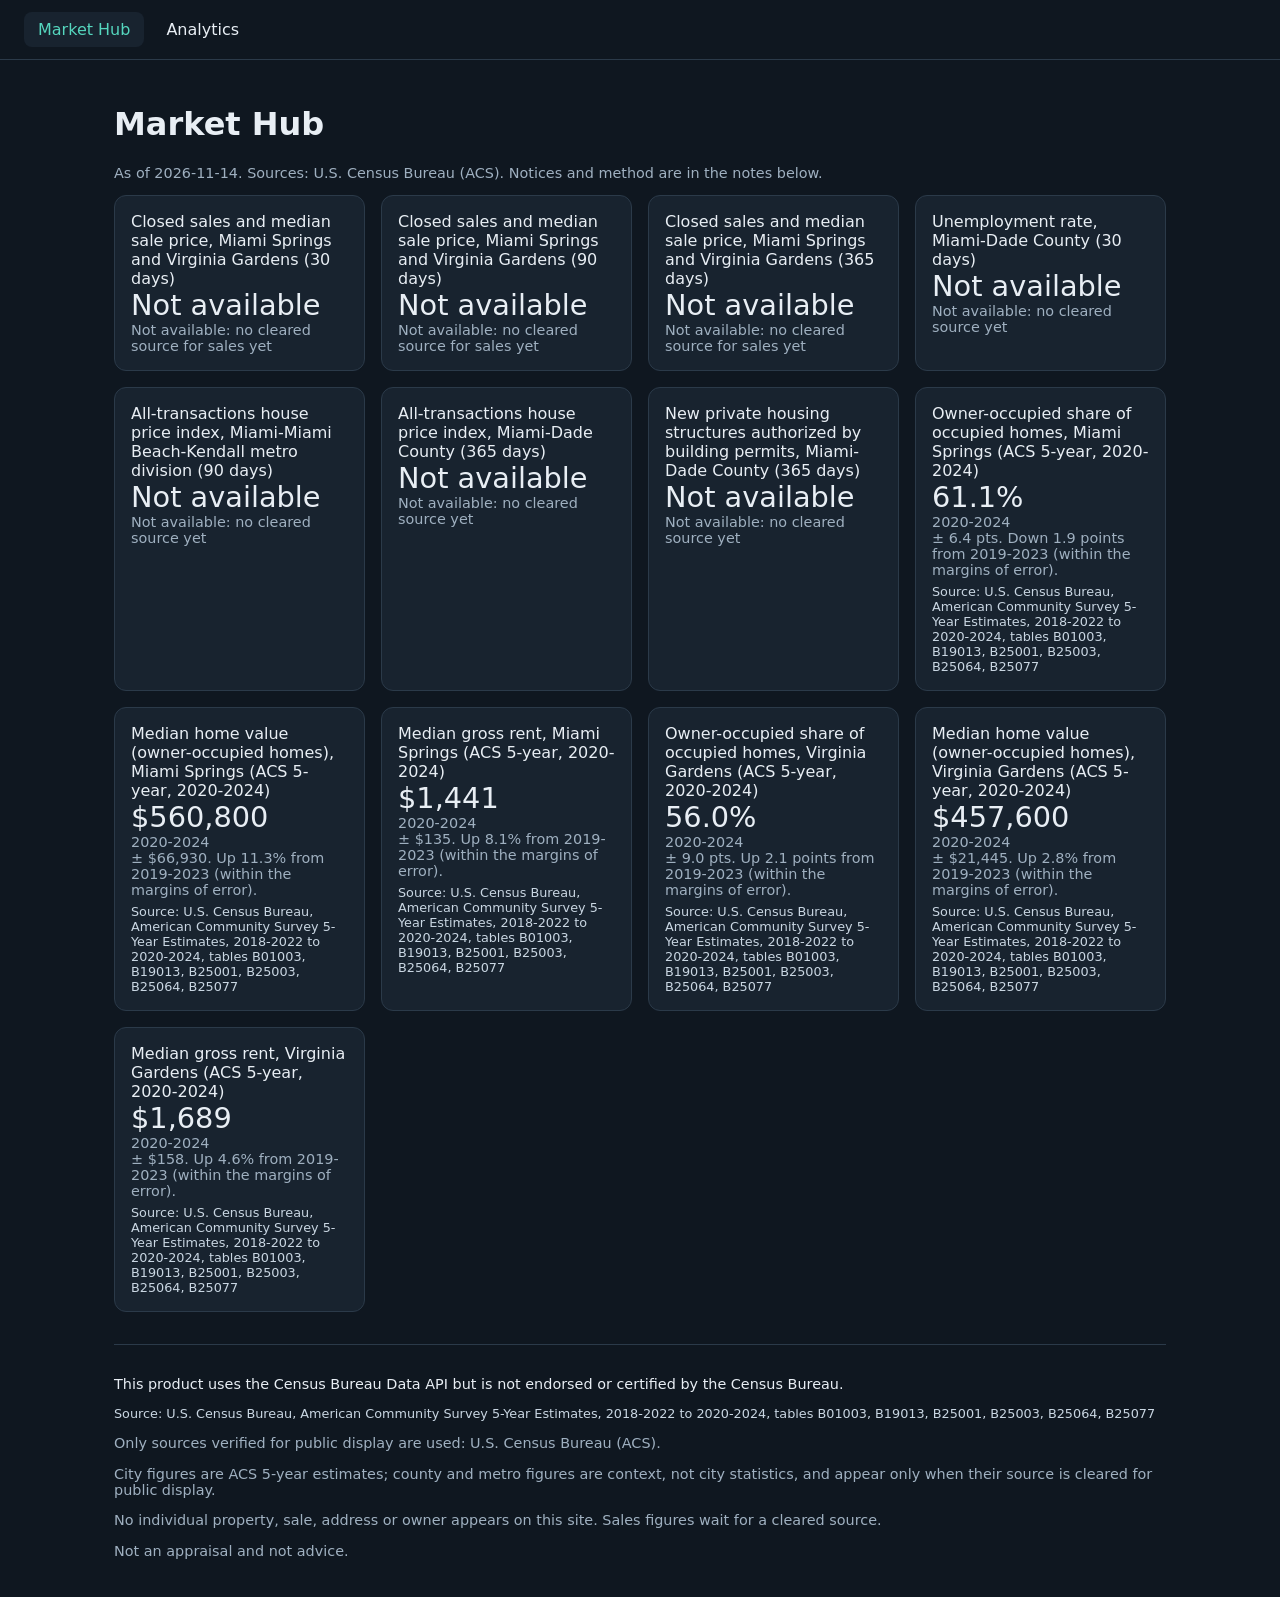
==== index.html @ 620fe040 "publish: jebyrealestate.com staging build, Census ACS only (JRE-0363, real-estate 6c78adc) Co-Author" ====
<!doctype html>
<!--
  Public-build host document: loads the public Angular app into <jeby-root>.

  Docs: docs/guides/INTERFACE.md#domain-surfaces
-->
<html lang="en">
<head>
  <meta charset="utf-8">
  <!-- JRE-0363: same-origin only. No inline script or style is needed because the public build turns off critical-CSS
       inlining (angular.json, configuration "public"); frame-ancestors cannot be set from a meta tag. -->
  <meta http-equiv="Content-Security-Policy" content="default-src 'self'; script-src 'self'; style-src 'self'; img-src 'self' data:; connect-src 'self'; font-src 'self'; object-src 'none'; base-uri 'self'; form-action 'none'">
  <title>Jeby Real Estate</title>
  <base href="/">
  <link rel="icon" type="image/svg+xml" href="assets/favicon.svg">
  <meta name="viewport" content="width=device-width, initial-scale=1">
<link rel="stylesheet" href="styles-4AL5MRDM.css"></head>
<body>
  <jeby-root></jeby-root>
<script src="main-5VEUV7TL.js" type="module"></script></body>
</html>
---- styles-4AL5MRDM.css ----
:root{--bg:#0f1720;--card:#18232f;--fg:#e8eef4;--accent:#55d6be;--border:#2b3a49}*{box-sizing:border-box}body{margin:0;font-family:system-ui,sans-serif;background:var(--bg);color:var(--fg)}nav{display:flex;gap:8px;padding:12px 24px;border-bottom:1px solid var(--border)}nav a{color:var(--fg);text-decoration:none;padding:8px 14px;border-radius:8px}nav a.active{background:var(--card);color:var(--accent)}main{padding:24px;max-width:1100px;margin:0 auto}.tiles{display:grid;grid-template-columns:repeat(auto-fit,minmax(min(240px,100%),1fr));gap:16px}.tile{background:var(--card);border:1px solid var(--border);border-radius:12px;padding:16px}.tile .v{font-size:1.8rem}.note{color:#9fb0c0;font-size:.9rem}.src{color:#c9d6e2;font-size:.8rem;margin-top:6px}.table{margin-top:28px;overflow-x:auto}table{border-collapse:collapse;width:100%;font-size:.9rem}th,td{border-bottom:1px solid var(--border);padding:6px 8px;text-align:left;vertical-align:top}footer{margin-top:32px;padding-top:16px;border-top:1px solid var(--border)}.notice{font-size:.9rem}
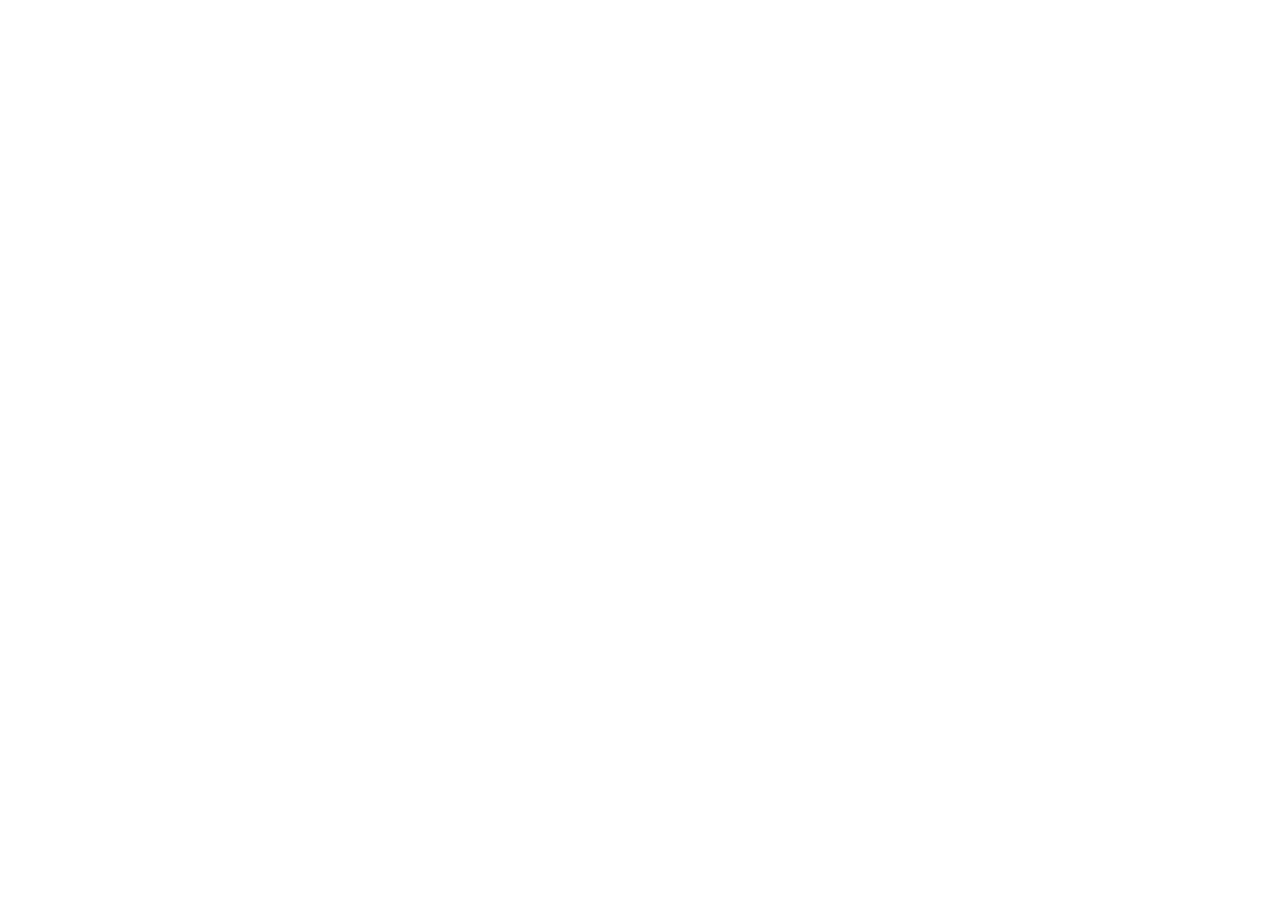
==== commit 2cfe5a88: "fix(staging): base href for the GitHub Pages project address (JRE-0363; audit finding) Co-Authored-B" ====
--- a/index.html
+++ b/index.html
@@ -11,7 +11,7 @@
        inlining (angular.json, configuration "public"); frame-ancestors cannot be set from a meta tag. -->
   <meta http-equiv="Content-Security-Policy" content="default-src 'self'; script-src 'self'; style-src 'self'; img-src 'self' data:; connect-src 'self'; font-src 'self'; object-src 'none'; base-uri 'self'; form-action 'none'">
   <title>Jeby Real Estate</title>
-  <base href="/">
+  <base href="/jebyrealestate/">
   <link rel="icon" type="image/svg+xml" href="assets/favicon.svg">
   <meta name="viewport" content="width=device-width, initial-scale=1">
 <link rel="stylesheet" href="styles-4AL5MRDM.css"></head>
